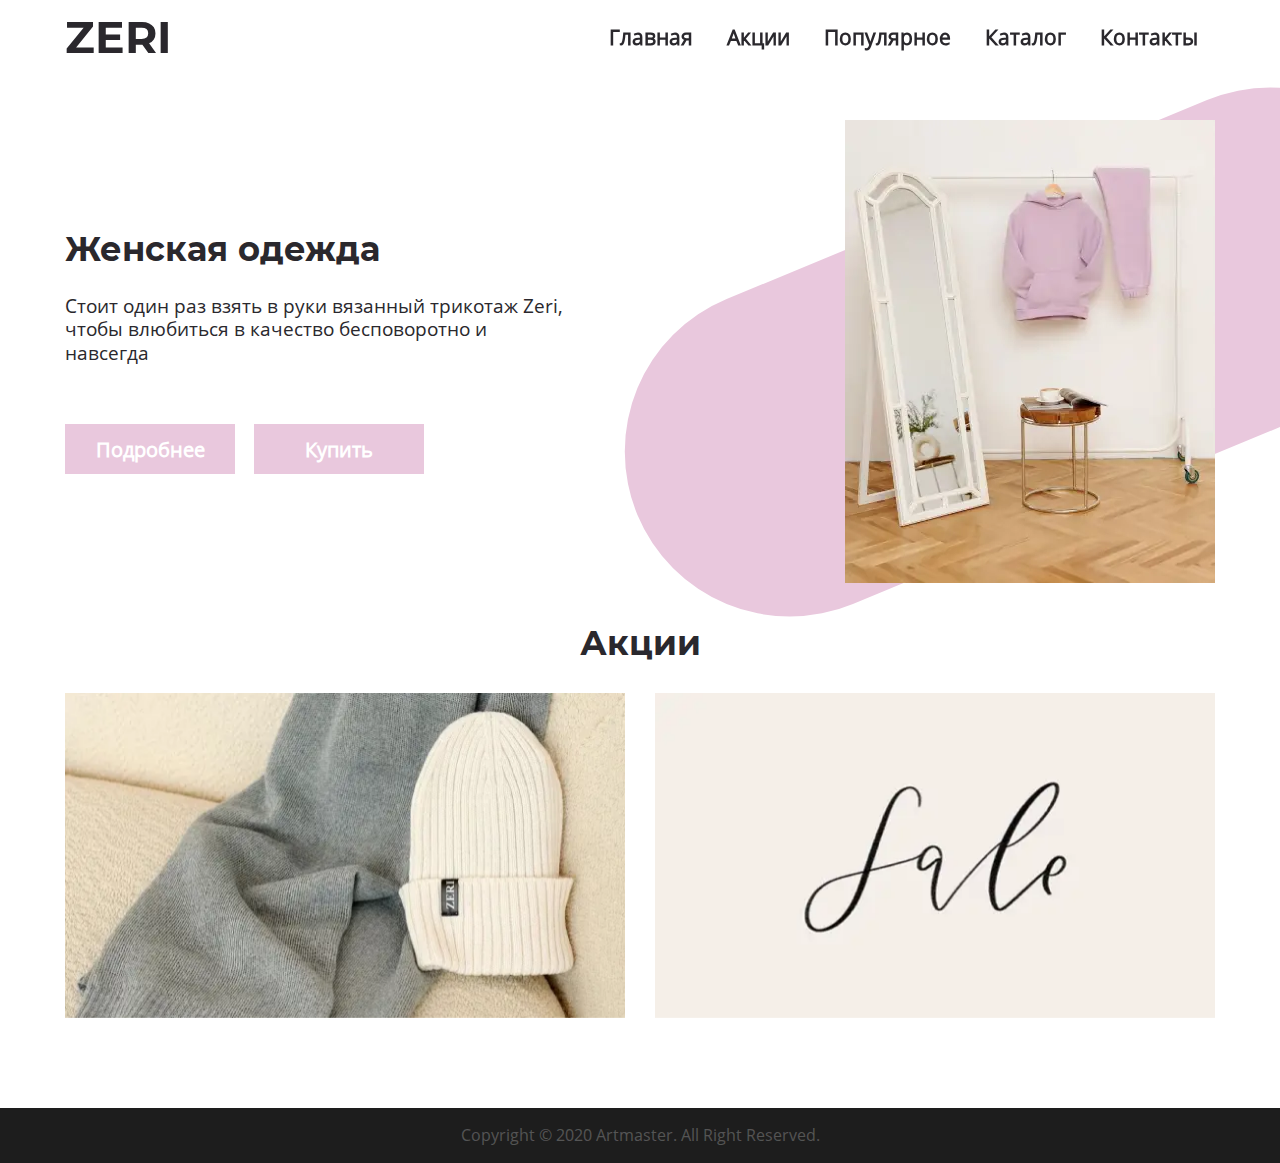
==== index.html @ ea94f1a9 "Add files via upload" ====
<!DOCTYPE html><html lang="ru"><head>	<meta charset="UTF-8">	<meta name="viewport" content="width=device-width, initial-scale=1.0">	<meta name="format-detection" content="telephone=no">	<link rel="stylesheet" href="css/style.min.css">	<title>ZERI | Магазин женской одежды</title></head><body>	<div class="wrapper">		<header class="header">	<div class="header__container _container">		<a href="#top" class="header__logo">ZERI</a>		<div class="header__menu menu">			<div class="menu__icon icon-menu">				<span></span>				<span></span>				<span></span>			</div>			<nav class="menu__body">				<ul class="menu__list">					<li><a href="#top" class="menu__link">Главная</a></li>					<li><a href="#product" class="menu__link">Акции</a></li>					<li><a href="#opportunities" class="menu__link">Популярное</a></li>					<li><a href="#prices" class="menu__link">Каталог</a></li>					<li><a href="#contacts" class="menu__link">Контакты</a></li>				</ul>			</nav>		</div>	</div></header>		<div class="page">			<div class="page__container">				<div class="page__main main-page">					<div class="main-page__container _container">						<div class="main-page__column main-page__column-info">							<div class="main-page__info">								<div class="main-page__title title _anim-items _anim-no-hide">Женская одежда</div>								<div class="main-page__text text _anim-items _anim-no-hide">Стоит один раз взять в руки вязанный									трикотаж Zeri, чтобы влюбиться в качество бесповоротно и навсегда</div>								<div class="main-page__buttons _anim-items _anim-no-hide">									<a href="#product" class="main-page__button btn">Подробнее</a>									<a href="#prices" class="main-page__button btn">Купить</a>								</div>							</div>						</div>						<div class="main-page__column main-page__column-image">							<div class="main-page__image _anim-items _anim-no-hide">								<picture><source srcset="img/slide01.webp" type="image/webp"><img src="img/slide01.png" alt="" /></picture>							</div>						</div>					</div>				</div>				<div class="page__promo promo-page">										<div class="promo-page__container _container">						<div class="promo-page__title title">Акции</div>						<div class="promo-page__boxes">							<div class="promo-page__wrapBox"><div class="promo-page__box box">								<div class="box__image">									<picture><source srcset="img/promo1.webp" type="image/webp"><img src="img/promo1.png" alt="" /></picture>								</div>								<div class="box__content">									<div class="box__title title">Lorem, ipsum.</div>									<div class="box__text text">Lorem ipsum dolor sit amet consectetur adipisicing elit. Necessitatibus										mollitia vitae nostrum modi velit quia cum est? Et, iusto sunt?</div>								</div>							</div></div>							<div class="promo-page__wrapBox"><div class="promo-page__box box">								<div class="box__image">									<picture><source srcset="img/promo2.webp" type="image/webp"><img src="img/promo2.png" alt="" /></picture>								</div>								<div class="box__content">									<div class="box__title title">Lorem, ipsum.</div>									<div class="box__text text">Lorem ipsum dolor sit amet consectetur adipisicing elit. Necessitatibus										mollitia vitae nostrum modi velit quia cum est? Et, iusto sunt?</div>								</div>							</div></div>																				</div>					</div>				</div>			</div>		</div>		<div class="footer">	<div class="footer__container _container">		<div class="footer__info">Copyright © 2020 Artmaster. All Right Reserved.</div>	</div></div>	</div>	<script src="js/script.min.js"></script></body></html>
---- css/style.min.css ----
@font-face{font-family:OpenSans;font-display:swap;src:url(../fonts/OpenSans-Regular.woff) format("woff"),url(../fonts/OpenSans-Regular.woff2) format("woff2");font-weight:400;font-style:normal}@font-face{font-family:Montserrat;font-display:swap;src:url(../fonts/Montserrat-Regular.woff) format("woff"),url(../fonts/Montserrat-Regular.woff2) format("woff2");font-weight:400;font-style:normal}@font-face{font-family:Montserrat;font-display:swap;src:url(../fonts/Montserrat-Bold.woff) format("woff"),url(../fonts/Montserrat-Bold.woff2) format("woff2");font-weight:700;font-style:normal}*{padding:0;margin:0;border:0}*,:after,:before{-webkit-box-sizing:border-box;box-sizing:border-box}:active,:focus{outline:0}a:active,a:focus{outline:0}aside,footer,header,nav,section{display:block}body,html{height:100%;min-width:320px}body{line-height:1;font-family:OpenSans,sans-serif;-ms-text-size-adjust:100%;-moz-text-size-adjust:100%;-webkit-text-size-adjust:100%}button,input,textarea{font-family:OpenSans,sans-serif}input::-ms-clear{display:none}button{cursor:pointer}button::-moz-focus-inner{padding:0;border:0}a,a:visited{text-decoration:none}a:hover{text-decoration:none}ul li{list-style:none}img{vertical-align:top}h1,h2,h3,h4,h5,h6{font-weight:inherit;font-size:inherit}body{color:#2a282d;font-size:14px;background-color:#fff}body.lock{overflow:hidden}.wrapper{width:100%;min-height:100%;overflow:hidden;display:-webkit-box;display:-ms-flexbox;display:flex;-webkit-box-orient:vertical;-webkit-box-direction:normal;-ms-flex-direction:column;flex-direction:column}._container{max-width:1170px;margin:0 auto;width:100%}.btn{cursor:pointer;color:#fff;padding:15px 15px 15px 15px;background-color:#e9c8dd;display:inline-block;min-width:170px;text-align:center;font-size:calc(14px + 8 * ((100vw - 320px)/ 1190));font-weight:700;-webkit-transition:all .8s ease 0s;-o-transition:all .8s ease 0s;transition:all .8s ease 0s}.title{font-family:Montserrat;font-size:calc(24px + 12 * ((100vw - 320px)/ 1190));font-weight:700;line-height:120%}.subtitle{font-size:calc(18px + 6 * ((100vw - 320px)/ 1190));font-weight:700}.text{font-size:calc(16px + 4 * ((100vw - 320px)/ 1190));line-height:120%}.fat{font-weight:700}.ibg{background-position:center;background-size:cover;background-repeat:no-repeat;position:relative}.ibg img{width:0;height:0;position:absolute;top:0;left:0;opacity:0;visibility:hidden}.header{position:fixed;top:0;left:0;width:100%;z-index:50;min-height:56px;padding:15px 0 15px 0;-webkit-transition:all .8s ease 0s;-o-transition:all .8s ease 0s;transition:all .8s ease 0s;background-color:transparent}.header__container{margin:auto auto;display:-webkit-box;display:-ms-flexbox;display:flex;width:100%;-webkit-box-pack:justify;-ms-flex-pack:justify;justify-content:space-between;-webkit-box-align:center;-ms-flex-align:center;align-items:center}.header__logo{font-family:Montserrat;font-weight:700;color:#2a282d;font-size:calc(28px + 20 * ((100vw - 320px)/ 1190));-webkit-transition:all .8s ease 0s;-o-transition:all .8s ease 0s;transition:all .8s ease 0s;position:relative;z-index:50}.header__menu{-webkit-box-flex:0;-ms-flex:0 0 auto;flex:0 0 auto}.menu__list{display:-webkit-box;display:-ms-flexbox;display:flex}.menu__link{padding:5px 17px;font-weight:700;color:#2a282d;font-size:calc(16px + 6 * ((100vw - 320px)/ 1190));-webkit-transition:all .8s ease 0s;-o-transition:all .8s ease 0s;transition:all .8s ease 0s;background-color:#fff}.icon-menu{display:none}.footer{background-color:#1d1d1d;padding:20px 10px}.footer__info{font-size:calc(14px + 2 * ((100vw - 320px)/ 1190));text-align:center;color:#ffffff40}.page{padding:20px 0 0 0;-webkit-box-flex:1;-ms-flex:1 1;flex:1 1}.main-page{padding:100px 0 0 0;margin:0 0 40px 0}.main-page__container{display:-webkit-box;display:-ms-flexbox;display:flex;-webkit-box-align:center;-ms-flex-align:center;align-items:center;height:100%}.main-page__column{display:-webkit-box;display:-ms-flexbox;display:flex;-webkit-box-flex:0;-ms-flex:0 0 50%;flex:0 0 50%}.main-page__column-image{display:-webkit-box;display:-ms-flexbox;display:flex;-webkit-box-align:center;-ms-flex-align:center;align-items:center;-webkit-box-pack:end;-ms-flex-pack:end;justify-content:flex-end;-ms-flex-item-align:center;align-self:center}.main-page__info{display:-webkit-box;display:-ms-flexbox;display:flex;-ms-flex-item-align:center;align-self:center;-webkit-box-orient:vertical;-webkit-box-direction:normal;-ms-flex-direction:column;flex-direction:column}.main-page__title{margin:0 0 25px 0;opacity:0;-webkit-transform:translate(-120%,0);-ms-transform:translate(-120%,0);transform:translate(-120%,0);-webkit-transition:all .8s ease 0s;-o-transition:all .8s ease 0s;transition:all .8s ease 0s}.main-page__title._active{opacity:1;-webkit-transform:translate(0,0);-ms-transform:translate(0,0);transform:translate(0,0)}.main-page__text{margin:0 0 60px 0;max-width:500px;opacity:0;-webkit-transform:translate(-120%,0);-ms-transform:translate(-120%,0);transform:translate(-120%,0);-webkit-transition:all .8s ease .2s;-o-transition:all .8s ease .2s;transition:all .8s ease .2s}.main-page__text._active{opacity:1;-webkit-transform:translate(0,0);-ms-transform:translate(0,0);transform:translate(0,0)}.main-page__buttons{opacity:0;-webkit-transform:translate(-120%,0);-ms-transform:translate(-120%,0);transform:translate(-120%,0);-webkit-transition:all .8s ease .4s;-o-transition:all .8s ease .4s;transition:all .8s ease .4s}.main-page__buttons._active{opacity:1;-webkit-transform:translate(0,0);-ms-transform:translate(0,0);transform:translate(0,0)}.main-page__button:first-child{margin:0 15px 0 0}.main-page__image{opacity:0;-webkit-transform:translate(120%,0);-ms-transform:translate(120%,0);transform:translate(120%,0);-webkit-transition:all .8s ease .6s;-o-transition:all .8s ease .6s;transition:all .8s ease .6s}.main-page__image._active{opacity:1;-webkit-transform:translate(0,0);-ms-transform:translate(0,0);transform:translate(0,0)}.main-page__image::before{content:"";position:absolute;z-index:-1;width:850px;height:330px;left:50%;top:50%;background:#e9c8dd;border-radius:400px;-webkit-transform:translate(-50%,-50%) rotate(-22.5deg);-ms-transform:translate(-50%,-50%) rotate(-22.5deg);transform:translate(-50%,-50%) rotate(-22.5deg)}.main-page__image img{width:100%;height:100%;-o-object-fit:contain;object-fit:contain}.promo-page{margin:0 0 50px 0;padding:0 0 40px 0}.promo-page__title{text-align:center;margin:0 0 30px 0}.promo-page__boxes{display:-webkit-box;display:-ms-flexbox;display:flex;-webkit-box-align:center;-ms-flex-align:center;align-items:center;-webkit-box-pack:center;-ms-flex-pack:center;justify-content:center;-webkit-transform-style:preserve-3d;transform-style:preserve-3d;margin:0 -15px}.promo-page__wrapBox{padding:0 15px;-webkit-box-flex:0;-ms-flex:0 0 50%;flex:0 0 50%}.box{position:relative;-webkit-transform-style:preserve-3d;transform-style:preserve-3d}.box__image img{width:100%}.box__content{position:absolute;top:50%;left:50px;right:50px;background-color:#fff;padding:40px 25px;-webkit-transform-origin:top;-ms-transform-origin:top;transform-origin:top;-webkit-transform:translateZ(40px) scaleY(0);transform:translateZ(40px) scaleY(0);-webkit-transition:all 1s ease 0s;-o-transition:all 1s ease 0s;transition:all 1s ease 0s;opacity:0;-webkit-box-shadow:0 50px 80px rgba(0,0,0,.2);box-shadow:0 50px 80px rgba(0,0,0,.2)}.box__title{font-size:calc(20px + 10 * ((100vw - 320px)/ 1190));text-align:center;margin:0 0 10px 0}@media (min-width:991.98px){.btn:hover{background-color:#1368a5}.menu__link:hover{background-color:#eac6b6;color:#fff}.main-page__column{height:100%}.box:hover{-webkit-box-shadow:0 50px 80px rgba(0,0,0,.2);box-shadow:0 50px 80px rgba(0,0,0,.2)}.box:hover .box__content{opacity:1;-webkit-transform:translateZ(40px) scaleY(1);transform:translateZ(40px) scaleY(1)}}@media (max-width:1510px){._container{padding-left:10px;padding-right:10px}}@media (max-width:991.98px){.menu__link{padding:0 7px}.main-page__container{-webkit-box-orient:vertical;-webkit-box-direction:normal;-ms-flex-direction:column;flex-direction:column}.main-page__column-image{-ms-flex-item-align:center;align-self:center;height:50%}.main-page__info{-webkit-box-align:center;-ms-flex-align:center;align-items:center;text-align:center}.box__content{-webkit-transform:translateZ(40px) scaleY(1);transform:translateZ(40px) scaleY(1);opacity:1}}@media (max-width:768px){.menu__body{opacity:0;position:fixed;height:100%;width:100%;visibility:hidden;top:0;left:0;overflow:auto;padding:120px 20px 30px 20px;z-index:2;background-color:#fff;-webkit-transition:all .3s ease 0s;-o-transition:all .3s ease 0s;transition:all .3s ease 0s}.menu__body:before{content:"";position:fixed;width:100%;height:68px;top:0;left:0;z-index:3;background-color:#2c2c2c}.menu__body.whiteMask:before{content:"";position:fixed;width:100%;height:68px;top:0;left:0;z-index:3;background-color:#fff}.menu__body.active{opacity:1;visibility:visible}.menu__list{display:block;text-align:center}.menu__list li{margin:0 0 30px 0}.menu__link{color:#2a282d;padding:5px 7px}.icon-menu{display:block;position:relative;width:30px;height:18px;cursor:pointer;z-index:5}.icon-menu span{background-color:#fff;-webkit-transition:all .3s ease 0s;-o-transition:all .3s ease 0s;transition:all .3s ease 0s;top:calc(50% - 1px);right:0;position:absolute;width:100%;height:2px;-webkit-transition:all .8s ease 0s;-o-transition:all .8s ease 0s;transition:all .8s ease 0s}.icon-menu span:first-child{top:0}.icon-menu span:last-child{top:auto;bottom:0}.icon-menu.active span{-webkit-transform:scale(0);-ms-transform:scale(0);transform:scale(0)}.icon-menu.active span:first-child{-webkit-transform:rotate(-45deg);-ms-transform:rotate(-45deg);transform:rotate(-45deg);top:calc(50% - 1px)}.icon-menu.active span:last-child{-webkit-transform:rotate(45deg);-ms-transform:rotate(45deg);transform:rotate(45deg);top:calc(50% - 1px)}.promo-page__boxes{-webkit-box-orient:vertical;-webkit-box-direction:normal;-ms-flex-direction:column;flex-direction:column}.box{margin:0 0 90px}}@media (max-width:768px) and (max-width:479.98px){.menu__body{padding:100px 20px 30px 20px}.menu__body::before{height:58px}}@media (max-width:479.98px){.btn{padding:15px 7px;min-width:120px}.main-page{padding:70px 0 0 0}.box{margin:0 0 160px}.box__content{left:20px;right:20px}}
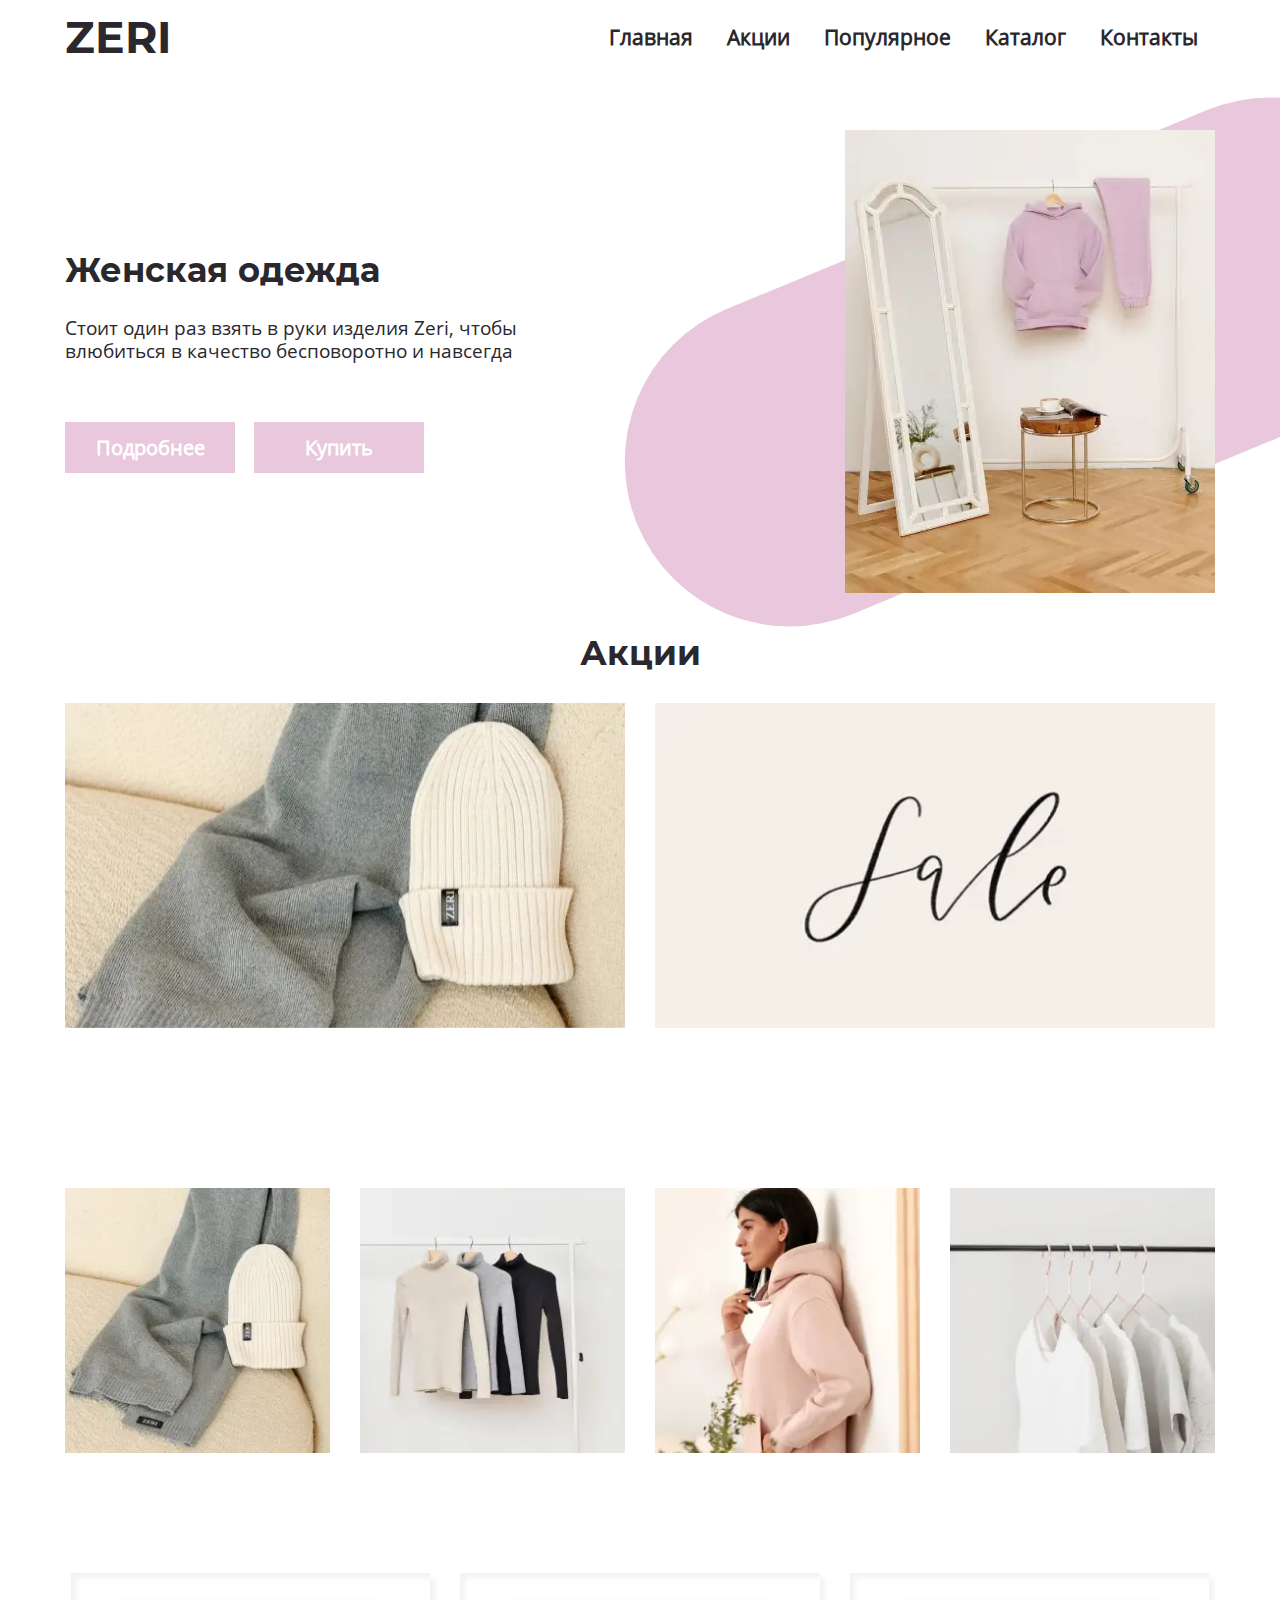
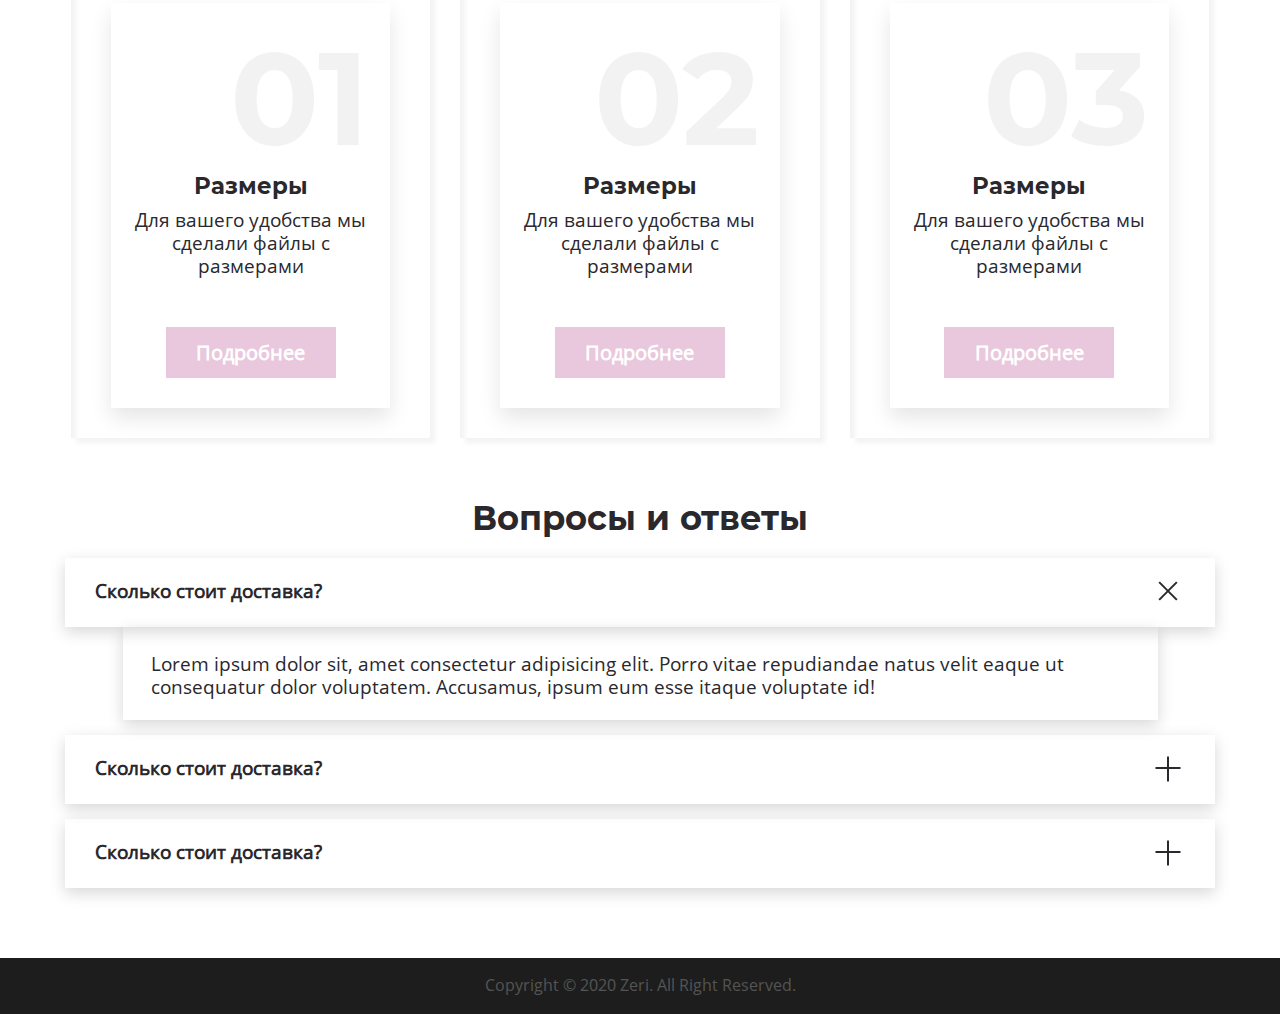
==== commit 91523af5: "Add files via upload" ====
--- a/index.html
+++ b/index.html
@@ -24,10 +24,10 @@
  				<ul class="menu__list"> 					<li><a href="#top" class="menu__link">Главная</a></li>-					<li><a href="#product" class="menu__link">Акции</a></li>-					<li><a href="#opportunities" class="menu__link">Популярное</a></li>-					<li><a href="#prices" class="menu__link">Каталог</a></li>-					<li><a href="#contacts" class="menu__link">Контакты</a></li>+					<li><a href="#promo" class="menu__link">Акции</a></li>+					<li><a href="#popular" class="menu__link">Популярное</a></li>+					<li><a href="https://www.wildberries.ru/brands/zeri" target="_blank" class="menu__link">Каталог</a></li>+					<li><a href="/contacts.html" class="menu__link">Контакты</a></li> 				</ul> 			</nav> 		</div>@@ -40,11 +40,11 @@
 						<div class="main-page__column main-page__column-info"> 							<div class="main-page__info"> 								<div class="main-page__title title _anim-items _anim-no-hide">Женская одежда</div>-								<div class="main-page__text text _anim-items _anim-no-hide">Стоит один раз взять в руки вязанный-									трикотаж Zeri, чтобы влюбиться в качество бесповоротно и навсегда</div>+								<div class="main-page__text text _anim-items _anim-no-hide">Стоит один раз взять в руки изделия Zeri, чтобы влюбиться в качество бесповоротно и навсегда</div> 								<div class="main-page__buttons _anim-items _anim-no-hide">-									<a href="#product" class="main-page__button btn">Подробнее</a>-									<a href="#prices" class="main-page__button btn">Купить</a>+									<a href="#promo" class="main-page__button btn">Подробнее</a>+									<a href="https://www.wildberries.ru/brands/zeri" target="_blank"+										class="main-page__button btn">Купить</a> 								</div> 							</div> 						</div>@@ -56,33 +56,211 @@
 					</div> 				</div> -				<div class="page__promo promo-page">-					+				<div class="page__promo promo-page" id="promo">+ 					<div class="promo-page__container _container">-						<div class="promo-page__title title">Акции</div>-						<div class="promo-page__boxes">-							<div class="promo-page__wrapBox"><div class="promo-page__box box">-								<div class="box__image">-									<picture><source srcset="img/promo1.webp" type="image/webp"><img src="img/promo1.png" alt="" /></picture>-								</div>-								<div class="box__content">-									<div class="box__title title">Lorem, ipsum.</div>-									<div class="box__text text">Lorem ipsum dolor sit amet consectetur adipisicing elit. Necessitatibus-										mollitia vitae nostrum modi velit quia cum est? Et, iusto sunt?</div>-								</div>-							</div></div>-							<div class="promo-page__wrapBox"><div class="promo-page__box box">-								<div class="box__image">-									<picture><source srcset="img/promo2.webp" type="image/webp"><img src="img/promo2.png" alt="" /></picture>-								</div>-								<div class="box__content">-									<div class="box__title title">Lorem, ipsum.</div>-									<div class="box__text text">Lorem ipsum dolor sit amet consectetur adipisicing elit. Necessitatibus-										mollitia vitae nostrum modi velit quia cum est? Et, iusto sunt?</div>-								</div>-							</div></div>-							-							+						<div class="promo-page__title title _anim-items _anim-no-hide">Акции</div>+						<div class="promo-page__boxes ">+							<div class="promo-page__wrapBox _anim-items _anim-no-hide">+								<div class="promo-page__box box">+									<div class="box__image">+										<picture><source srcset="img/promo1.webp" type="image/webp"><img src="img/promo1.png" alt="" /></picture>+									</div>+									<div class="box__content">+										<div class="box__title title">Новогодняя коллекция</div>+										<div class="box__text text">В вашем городе уже шёл снег? Если ваша лента Instagram полна+											впечатлений о первом снеге, это сигнал к утеплению</div>+										<a href="https://www.wildberries.ru/brands/zeri?fseason=52&sort=popular" target="_blank"+											class="box__btn btn">Перейти</a>+									</div>+								</div>+							</div>+							<div class="promo-page__wrapBox _anim-items _anim-no-hide">+								<div class="promo-page__box box">+									<div class="box__image">+										<picture><source srcset="img/promo2.webp" type="image/webp"><img src="img/promo2.png" alt="" /></picture>+									</div>+									<div class="box__content">+										<div class="box__title title">Распродажа</div>+										<div class="box__text text">Всемирная распродажа 11.11. диктует свои правила, а Zeri+											хочется радовать вас беспрецедентными предложениями!</div>+										<a href="https://www.wildberries.ru/brands/zeri?sort=sale" target="_blank"+											class="box__btn btn">Перейти</a>+									</div>+								</div>+							</div>+++						</div>+					</div>+				</div>++				<div class="page__popular popular-page" id="popular">+					<div class="popular-page__container _container">+						<div class="popular-page__title title _anim-items _anim-no-hide">Популярные товары</div>+						<div class="popular-page__row">+							<a href="https://www.instagram.com/p/CIFU75yF_Hj/" target="_blank" class="popular-page__item">+								<div class="popular-item">+									<div class="popular-item__image">+										<picture><source srcset="img/popular1.webp" type="image/webp"><img src="img/popular1.png" alt="" /></picture>++									</div>++									<div class="popular-item__content">+										<div class="popular-item__title">Шапка</div>+										<div class="popular-item__text">Состав: 50% шерсть, 50% акрил. Итальянская пряжа премиум+											качества</div>+									</div>+								</div>+							</a>++							<a href="https://www.wildberries.ru/catalog/12222192/detail.aspx?targetUrl=BP" target="_blank"+								class="popular-page__item">+								<div class="popular-item">+									<div class="popular-item__image">+										<picture><source srcset="img/popular2.webp" type="image/webp"><img src="img/popular2.png" alt="" /></picture>++									</div>++									<div class="popular-item__content">+										<div class="popular-item__title">Водолазки</div>+										<div class="popular-item__text">Итальянская пряжа премиум класса, состав 50% акрил, 50%+											шерсть</div>+									</div>+								</div>+							</a>++							<a href="https://www.wildberries.ru/catalog/17297695/detail.aspx?targetUrl=BP" target="_blank"+								class="popular-page__item">+								<div class="popular-item">+									<div class="popular-item__image">+										<picture><source srcset="img/popular3.webp" type="image/webp"><img src="img/popular3.png" alt="" /></picture>++									</div>++									<div class="popular-item__content">+										<div class="popular-item__title">Водолазки</div>+										<div class="popular-item__text">Итальянская пряжа премиум класса, состав 50% акрил, 50%+											шерсть</div>+									</div>+								</div>+							</a>++							<a href="https://www.wildberries.ru/catalog/14971468/detail.aspx?targetUrl=BP" target="_blank"+								class="popular-page__item">+								<div class="popular-item">+									<div class="popular-item__image">+										<picture><source srcset="img/popular4.webp" type="image/webp"><img src="img/popular4.png" alt="" /></picture>++									</div>++									<div class="popular-item__content">+										<div class="popular-item__title">Футболки</div>+										<div class="popular-item__text">Наши футболки представлены в классических цветах: белом и+											чёрном</div>+									</div>+								</div>+							</a>+						</div>+					</div>+				</div>++				<div class="page__interesting interesting-page">+					<div class="interesting-page__container _container">+						<div class="interesting-page__title title _anim-items _anim-no-hide">+							Интересное+						</div>+						<div class="interesting-page__row ">+							<div class="interesting-page__item">+								<div class="interesting-item">+									<div class="interesting-item__content">+										<div class="interesting-item__number">01</div>+										<div class="interesting-item__title subtitle">Размеры</div>+										<div class="interesting-item__text text">Для вашего удобства мы сделали файлы с размерами+										</div>+										<a href="#popup" class="interesting-item__btn btn popup-link">Подробнее</a>+									</div>+								</div>++							</div>+							<div class="interesting-page__item">+								<div class="interesting-item">+									<div class="interesting-item__content">+										<div class="interesting-item__number">02</div>+										<div class="interesting-item__title subtitle">Размеры</div>+										<div class="interesting-item__text text">Для вашего удобства мы сделали файлы с размерами+										</div>+										<a href="#popup" class="interesting-item__btn btn popup-link">Подробнее</a>+									</div>+								</div>++							</div>+							<div class="interesting-page__item">+								<div class="interesting-item">+									<div class="interesting-item__content">+										<div class="interesting-item__number">03</div>+										<div class="interesting-item__title subtitle">Размеры</div>+										<div class="interesting-item__text text">Для вашего удобства мы сделали файлы с размерами+										</div>+										<a href="#popup" class="interesting-item__btn btn popup-link">Подробнее</a>+									</div>+								</div>++							</div>+						</div>++					</div>+				</div>++				<div class="page__questions questions-page">+					<div class="questions-page__container _container">+						<div class="questions-page__title title">Вопросы и ответы</div>+						<div class="questions-page__items">+							<div class="questions-page__item">+								<div class="questions-page__front">+									<div class="questions-page__question text">+										Сколько стоит доставка?+									</div>+									<div class="questions-page__arrow"><span></span></div>+								</div>+								<div class="questions-page__back">+									<div class="questions-page__content">+										<div class="questions-page__answer text">Lorem ipsum dolor sit, amet consectetur+											adipisicing elit. Porro vitae repudiandae natus velit eaque ut consequatur dolor+											voluptatem. Accusamus, ipsum eum esse itaque voluptate id!</div>+									</div>+								</div>+							</div>+							<div class="questions-page__item">+								<div class="questions-page__front">+									<div class="questions-page__question text">+										Сколько стоит доставка?+									</div>+									<div class="questions-page__arrow"><span></span></div>+								</div>+								<div class="questions-page__back">+									<div class="questions-page__content">+										<div class="questions-page__answer text">Lorem ipsum dolor sit, amet consectetur+											adipisicing elit. Porro vitae repudiandae natus velit eaque ut consequatur dolor+											voluptatem. Accusamus, ipsum eum esse itaque voluptate id!</div>+									</div>+								</div>+							</div>+							<div class="questions-page__item">+								<div class="questions-page__front">+									<div class="questions-page__question text">+										Сколько стоит доставка?+									</div>+									<div class="questions-page__arrow"><span></span></div>+								</div>+								<div class="questions-page__back">+									<div class="questions-page__content">+										<div class="questions-page__answer text">Lorem ipsum dolor sit, amet consectetur+											adipisicing elit. Porro vitae repudiandae natus velit eaque ut consequatur dolor+											voluptatem. Accusamus, ipsum eum esse itaque voluptate id!</div>+									</div>+								</div>+							</div> 						</div> 					</div> 				</div>@@ -90,11 +268,20 @@
 		</div> 		<div class="footer"> 	<div class="footer__container _container">-		<div class="footer__info">Copyright © 2020 Artmaster. All Right Reserved.</div>+		<div class="footer__info">Copyright © 2020 Zeri. All Right Reserved.</div> 	</div> </div> 	</div>-+	<div id="popup" class="popup">+		<div class="popup__body">+			<div class="popup__content">+				<a href="" class="popup__close close-popup title">X</a>+				<div class="popup__title title">Размеры</div>+				<div class="popup__image"><picture><source srcset="img/size.webp" type="image/webp"><img src="img/size.jpg" alt="" /></picture></div>+				<div class="popup__text text"></div>+			</div>+		</div>+	</div>  	<script src="js/script.min.js"></script> </body>--- a/css/style.min.css
+++ b/css/style.min.css
@@ -1 +1 @@
-@font-face{font-family:OpenSans;font-display:swap;src:url(../fonts/OpenSans-Regular.woff) format("woff"),url(../fonts/OpenSans-Regular.woff2) format("woff2");font-weight:400;font-style:normal}@font-face{font-family:Montserrat;font-display:swap;src:url(../fonts/Montserrat-Regular.woff) format("woff"),url(../fonts/Montserrat-Regular.woff2) format("woff2");font-weight:400;font-style:normal}@font-face{font-family:Montserrat;font-display:swap;src:url(../fonts/Montserrat-Bold.woff) format("woff"),url(../fonts/Montserrat-Bold.woff2) format("woff2");font-weight:700;font-style:normal}*{padding:0;margin:0;border:0}*,:after,:before{-webkit-box-sizing:border-box;box-sizing:border-box}:active,:focus{outline:0}a:active,a:focus{outline:0}aside,footer,header,nav,section{display:block}body,html{height:100%;min-width:320px}body{line-height:1;font-family:OpenSans,sans-serif;-ms-text-size-adjust:100%;-moz-text-size-adjust:100%;-webkit-text-size-adjust:100%}button,input,textarea{font-family:OpenSans,sans-serif}input::-ms-clear{display:none}button{cursor:pointer}button::-moz-focus-inner{padding:0;border:0}a,a:visited{text-decoration:none}a:hover{text-decoration:none}ul li{list-style:none}img{vertical-align:top}h1,h2,h3,h4,h5,h6{font-weight:inherit;font-size:inherit}body{color:#2a282d;font-size:14px;background-color:#fff}body.lock{overflow:hidden}.wrapper{width:100%;min-height:100%;overflow:hidden;display:-webkit-box;display:-ms-flexbox;display:flex;-webkit-box-orient:vertical;-webkit-box-direction:normal;-ms-flex-direction:column;flex-direction:column}._container{max-width:1170px;margin:0 auto;width:100%}.btn{cursor:pointer;color:#fff;padding:15px 15px 15px 15px;background-color:#e9c8dd;display:inline-block;min-width:170px;text-align:center;font-size:calc(14px + 8 * ((100vw - 320px)/ 1190));font-weight:700;-webkit-transition:all .8s ease 0s;-o-transition:all .8s ease 0s;transition:all .8s ease 0s}.title{font-family:Montserrat;font-size:calc(24px + 12 * ((100vw - 320px)/ 1190));font-weight:700;line-height:120%}.subtitle{font-size:calc(18px + 6 * ((100vw - 320px)/ 1190));font-weight:700}.text{font-size:calc(16px + 4 * ((100vw - 320px)/ 1190));line-height:120%}.fat{font-weight:700}.ibg{background-position:center;background-size:cover;background-repeat:no-repeat;position:relative}.ibg img{width:0;height:0;position:absolute;top:0;left:0;opacity:0;visibility:hidden}.header{position:fixed;top:0;left:0;width:100%;z-index:50;min-height:56px;padding:15px 0 15px 0;-webkit-transition:all .8s ease 0s;-o-transition:all .8s ease 0s;transition:all .8s ease 0s;background-color:transparent}.header__container{margin:auto auto;display:-webkit-box;display:-ms-flexbox;display:flex;width:100%;-webkit-box-pack:justify;-ms-flex-pack:justify;justify-content:space-between;-webkit-box-align:center;-ms-flex-align:center;align-items:center}.header__logo{font-family:Montserrat;font-weight:700;color:#2a282d;font-size:calc(28px + 20 * ((100vw - 320px)/ 1190));-webkit-transition:all .8s ease 0s;-o-transition:all .8s ease 0s;transition:all .8s ease 0s;position:relative;z-index:50}.header__menu{-webkit-box-flex:0;-ms-flex:0 0 auto;flex:0 0 auto}.menu__list{display:-webkit-box;display:-ms-flexbox;display:flex}.menu__link{padding:5px 17px;font-weight:700;color:#2a282d;font-size:calc(16px + 6 * ((100vw - 320px)/ 1190));-webkit-transition:all .8s ease 0s;-o-transition:all .8s ease 0s;transition:all .8s ease 0s;background-color:#fff}.icon-menu{display:none}.footer{background-color:#1d1d1d;padding:20px 10px}.footer__info{font-size:calc(14px + 2 * ((100vw - 320px)/ 1190));text-align:center;color:#ffffff40}.page{padding:20px 0 0 0;-webkit-box-flex:1;-ms-flex:1 1;flex:1 1}.main-page{padding:100px 0 0 0;margin:0 0 40px 0}.main-page__container{display:-webkit-box;display:-ms-flexbox;display:flex;-webkit-box-align:center;-ms-flex-align:center;align-items:center;height:100%}.main-page__column{display:-webkit-box;display:-ms-flexbox;display:flex;-webkit-box-flex:0;-ms-flex:0 0 50%;flex:0 0 50%}.main-page__column-image{display:-webkit-box;display:-ms-flexbox;display:flex;-webkit-box-align:center;-ms-flex-align:center;align-items:center;-webkit-box-pack:end;-ms-flex-pack:end;justify-content:flex-end;-ms-flex-item-align:center;align-self:center}.main-page__info{display:-webkit-box;display:-ms-flexbox;display:flex;-ms-flex-item-align:center;align-self:center;-webkit-box-orient:vertical;-webkit-box-direction:normal;-ms-flex-direction:column;flex-direction:column}.main-page__title{margin:0 0 25px 0;opacity:0;-webkit-transform:translate(-120%,0);-ms-transform:translate(-120%,0);transform:translate(-120%,0);-webkit-transition:all .8s ease 0s;-o-transition:all .8s ease 0s;transition:all .8s ease 0s}.main-page__title._active{opacity:1;-webkit-transform:translate(0,0);-ms-transform:translate(0,0);transform:translate(0,0)}.main-page__text{margin:0 0 60px 0;max-width:500px;opacity:0;-webkit-transform:translate(-120%,0);-ms-transform:translate(-120%,0);transform:translate(-120%,0);-webkit-transition:all .8s ease .2s;-o-transition:all .8s ease .2s;transition:all .8s ease .2s}.main-page__text._active{opacity:1;-webkit-transform:translate(0,0);-ms-transform:translate(0,0);transform:translate(0,0)}.main-page__buttons{opacity:0;-webkit-transform:translate(-120%,0);-ms-transform:translate(-120%,0);transform:translate(-120%,0);-webkit-transition:all .8s ease .4s;-o-transition:all .8s ease .4s;transition:all .8s ease .4s}.main-page__buttons._active{opacity:1;-webkit-transform:translate(0,0);-ms-transform:translate(0,0);transform:translate(0,0)}.main-page__button:first-child{margin:0 15px 0 0}.main-page__image{opacity:0;-webkit-transform:translate(120%,0);-ms-transform:translate(120%,0);transform:translate(120%,0);-webkit-transition:all .8s ease .6s;-o-transition:all .8s ease .6s;transition:all .8s ease .6s}.main-page__image._active{opacity:1;-webkit-transform:translate(0,0);-ms-transform:translate(0,0);transform:translate(0,0)}.main-page__image::before{content:"";position:absolute;z-index:-1;width:850px;height:330px;left:50%;top:50%;background:#e9c8dd;border-radius:400px;-webkit-transform:translate(-50%,-50%) rotate(-22.5deg);-ms-transform:translate(-50%,-50%) rotate(-22.5deg);transform:translate(-50%,-50%) rotate(-22.5deg)}.main-page__image img{width:100%;height:100%;-o-object-fit:contain;object-fit:contain}.promo-page{margin:0 0 50px 0;padding:0 0 40px 0}.promo-page__title{text-align:center;margin:0 0 30px 0}.promo-page__boxes{display:-webkit-box;display:-ms-flexbox;display:flex;-webkit-box-align:center;-ms-flex-align:center;align-items:center;-webkit-box-pack:center;-ms-flex-pack:center;justify-content:center;-webkit-transform-style:preserve-3d;transform-style:preserve-3d;margin:0 -15px}.promo-page__wrapBox{padding:0 15px;-webkit-box-flex:0;-ms-flex:0 0 50%;flex:0 0 50%}.box{position:relative;-webkit-transform-style:preserve-3d;transform-style:preserve-3d}.box__image img{width:100%}.box__content{position:absolute;top:50%;left:50px;right:50px;background-color:#fff;padding:40px 25px;-webkit-transform-origin:top;-ms-transform-origin:top;transform-origin:top;-webkit-transform:translateZ(40px) scaleY(0);transform:translateZ(40px) scaleY(0);-webkit-transition:all 1s ease 0s;-o-transition:all 1s ease 0s;transition:all 1s ease 0s;opacity:0;-webkit-box-shadow:0 50px 80px rgba(0,0,0,.2);box-shadow:0 50px 80px rgba(0,0,0,.2)}.box__title{font-size:calc(20px + 10 * ((100vw - 320px)/ 1190));text-align:center;margin:0 0 10px 0}@media (min-width:991.98px){.btn:hover{background-color:#1368a5}.menu__link:hover{background-color:#eac6b6;color:#fff}.main-page__column{height:100%}.box:hover{-webkit-box-shadow:0 50px 80px rgba(0,0,0,.2);box-shadow:0 50px 80px rgba(0,0,0,.2)}.box:hover .box__content{opacity:1;-webkit-transform:translateZ(40px) scaleY(1);transform:translateZ(40px) scaleY(1)}}@media (max-width:1510px){._container{padding-left:10px;padding-right:10px}}@media (max-width:991.98px){.menu__link{padding:0 7px}.main-page__container{-webkit-box-orient:vertical;-webkit-box-direction:normal;-ms-flex-direction:column;flex-direction:column}.main-page__column-image{-ms-flex-item-align:center;align-self:center;height:50%}.main-page__info{-webkit-box-align:center;-ms-flex-align:center;align-items:center;text-align:center}.box__content{-webkit-transform:translateZ(40px) scaleY(1);transform:translateZ(40px) scaleY(1);opacity:1}}@media (max-width:768px){.menu__body{opacity:0;position:fixed;height:100%;width:100%;visibility:hidden;top:0;left:0;overflow:auto;padding:120px 20px 30px 20px;z-index:2;background-color:#fff;-webkit-transition:all .3s ease 0s;-o-transition:all .3s ease 0s;transition:all .3s ease 0s}.menu__body:before{content:"";position:fixed;width:100%;height:68px;top:0;left:0;z-index:3;background-color:#2c2c2c}.menu__body.whiteMask:before{content:"";position:fixed;width:100%;height:68px;top:0;left:0;z-index:3;background-color:#fff}.menu__body.active{opacity:1;visibility:visible}.menu__list{display:block;text-align:center}.menu__list li{margin:0 0 30px 0}.menu__link{color:#2a282d;padding:5px 7px}.icon-menu{display:block;position:relative;width:30px;height:18px;cursor:pointer;z-index:5}.icon-menu span{background-color:#fff;-webkit-transition:all .3s ease 0s;-o-transition:all .3s ease 0s;transition:all .3s ease 0s;top:calc(50% - 1px);right:0;position:absolute;width:100%;height:2px;-webkit-transition:all .8s ease 0s;-o-transition:all .8s ease 0s;transition:all .8s ease 0s}.icon-menu span:first-child{top:0}.icon-menu span:last-child{top:auto;bottom:0}.icon-menu.active span{-webkit-transform:scale(0);-ms-transform:scale(0);transform:scale(0)}.icon-menu.active span:first-child{-webkit-transform:rotate(-45deg);-ms-transform:rotate(-45deg);transform:rotate(-45deg);top:calc(50% - 1px)}.icon-menu.active span:last-child{-webkit-transform:rotate(45deg);-ms-transform:rotate(45deg);transform:rotate(45deg);top:calc(50% - 1px)}.promo-page__boxes{-webkit-box-orient:vertical;-webkit-box-direction:normal;-ms-flex-direction:column;flex-direction:column}.box{margin:0 0 90px}}@media (max-width:768px) and (max-width:479.98px){.menu__body{padding:100px 20px 30px 20px}.menu__body::before{height:58px}}@media (max-width:479.98px){.btn{padding:15px 7px;min-width:120px}.main-page{padding:70px 0 0 0}.box{margin:0 0 160px}.box__content{left:20px;right:20px}}+@font-face{font-family:OpenSans;font-display:swap;src:url(../fonts/OpenSans-Regular.woff) format("woff"),url(../fonts/OpenSans-Regular.woff2) format("woff2");font-weight:400;font-style:normal}@font-face{font-family:Montserrat;font-display:swap;src:url(../fonts/Montserrat-Regular.woff) format("woff"),url(../fonts/Montserrat-Regular.woff2) format("woff2");font-weight:400;font-style:normal}@font-face{font-family:Montserrat;font-display:swap;src:url(../fonts/Montserrat-Bold.woff) format("woff"),url(../fonts/Montserrat-Bold.woff2) format("woff2");font-weight:700;font-style:normal}*{padding:0;margin:0;border:0}*,:after,:before{-webkit-box-sizing:border-box;box-sizing:border-box}:active,:focus{outline:0}a:active,a:focus{outline:0}aside,footer,header,nav,section{display:block}body,html{height:100%;min-width:320px}body{line-height:1;font-family:OpenSans,sans-serif;-ms-text-size-adjust:100%;-moz-text-size-adjust:100%;-webkit-text-size-adjust:100%}button,input,textarea{font-family:OpenSans,sans-serif}input::-ms-clear{display:none}button{cursor:pointer}button::-moz-focus-inner{padding:0;border:0}a,a:visited{text-decoration:none}a:hover{text-decoration:none}ul li{list-style:none}img{vertical-align:top}h1,h2,h3,h4,h5,h6{font-weight:inherit;font-size:inherit}body{color:#2a282d;font-size:14px;background-color:#fff}body.lock{overflow:hidden}.wrapper{width:100%;min-height:100%;overflow:hidden;display:-webkit-box;display:-ms-flexbox;display:flex;-webkit-box-orient:vertical;-webkit-box-direction:normal;-ms-flex-direction:column;flex-direction:column}._container{max-width:1170px;margin:0 auto;width:100%}.btn{cursor:pointer;color:#fff;padding:15px 15px 15px 15px;background-color:#e9c8dd;display:inline-block;min-width:170px;text-align:center;font-size:calc(14px + 8 * ((100vw - 320px)/ 1190));font-weight:700;-webkit-transition:all .8s ease 0s;-o-transition:all .8s ease 0s;transition:all .8s ease 0s}.title{font-family:Montserrat;font-size:calc(24px + 12 * ((100vw - 320px)/ 1190));font-weight:700;line-height:120%}.subtitle{font-family:Montserrat;font-size:calc(18px + 6 * ((100vw - 320px)/ 1190));font-weight:700}.text{font-size:calc(16px + 4 * ((100vw - 320px)/ 1190));line-height:120%}.fat{font-weight:700}.ibg{background-position:center;background-size:cover;background-repeat:no-repeat;position:relative}.ibg img{width:0;height:0;position:absolute;top:0;left:0;opacity:0;visibility:hidden}.header{position:fixed;top:0;left:0;width:100%;z-index:50;min-height:56px;padding:15px 0 15px 0;-webkit-transition:all .8s ease 0s;-o-transition:all .8s ease 0s;transition:all .8s ease 0s;background-color:#fff}.header__container{margin:auto auto;display:-webkit-box;display:-ms-flexbox;display:flex;width:100%;-webkit-box-pack:justify;-ms-flex-pack:justify;justify-content:space-between;-webkit-box-align:center;-ms-flex-align:center;align-items:center}.header__logo{font-family:Montserrat;font-weight:700;color:#2a282d;font-size:calc(28px + 20 * ((100vw - 320px)/ 1190));-webkit-transition:all .8s ease 0s;-o-transition:all .8s ease 0s;transition:all .8s ease 0s;position:relative;z-index:50}.header__logo.active{color:#fff}.header__menu{-webkit-box-flex:0;-ms-flex:0 0 auto;flex:0 0 auto}.menu__list{display:-webkit-box;display:-ms-flexbox;display:flex}.menu__link{padding:5px 17px;font-weight:700;color:#2a282d;font-size:calc(16px + 6 * ((100vw - 320px)/ 1190));-webkit-transition:all .8s ease 0s;-o-transition:all .8s ease 0s;transition:all .8s ease 0s;background-color:#fff}.icon-menu{display:none}.footer{background-color:#1d1d1d;padding:20px 10px}.footer__info{font-size:calc(14px + 2 * ((100vw - 320px)/ 1190));text-align:center;color:#ffffff40}.page{-webkit-box-flex:1;-ms-flex:1 1;flex:1 1}.main-page{padding:130px 0 0 0;margin:0 0 40px 0}.main-page__container{display:-webkit-box;display:-ms-flexbox;display:flex;-webkit-box-align:center;-ms-flex-align:center;align-items:center;height:100%}.main-page__column{display:-webkit-box;display:-ms-flexbox;display:flex;-webkit-box-flex:0;-ms-flex:0 0 50%;flex:0 0 50%}.main-page__column-info{z-index:1}.main-page__column-image{display:-webkit-box;display:-ms-flexbox;display:flex;-webkit-box-align:center;-ms-flex-align:center;align-items:center;-webkit-box-pack:end;-ms-flex-pack:end;justify-content:flex-end;-ms-flex-item-align:center;align-self:center}.main-page__info{display:-webkit-box;display:-ms-flexbox;display:flex;-ms-flex-item-align:center;align-self:center;-webkit-box-orient:vertical;-webkit-box-direction:normal;-ms-flex-direction:column;flex-direction:column}.main-page__title{margin:0 0 25px 0;opacity:0;-webkit-transform:translate(-120%,0);-ms-transform:translate(-120%,0);transform:translate(-120%,0);-webkit-transition:all .8s ease 0s;-o-transition:all .8s ease 0s;transition:all .8s ease 0s}.main-page__title._active{opacity:1;-webkit-transform:translate(0,0);-ms-transform:translate(0,0);transform:translate(0,0)}.main-page__text{margin:0 0 60px 0;max-width:500px;opacity:0;-webkit-transform:translate(-120%,0);-ms-transform:translate(-120%,0);transform:translate(-120%,0);-webkit-transition:all .8s ease .2s;-o-transition:all .8s ease .2s;transition:all .8s ease .2s}.main-page__text._active{opacity:1;-webkit-transform:translate(0,0);-ms-transform:translate(0,0);transform:translate(0,0)}.main-page__buttons{opacity:0;-webkit-transform:translate(-120%,0);-ms-transform:translate(-120%,0);transform:translate(-120%,0);-webkit-transition:all .8s ease .4s;-o-transition:all .8s ease .4s;transition:all .8s ease .4s}.main-page__buttons._active{opacity:1;-webkit-transform:translate(0,0);-ms-transform:translate(0,0);transform:translate(0,0)}.main-page__button:first-child{margin:0 15px 0 0}.main-page__image{opacity:0;-webkit-transform:translate(120%,0);-ms-transform:translate(120%,0);transform:translate(120%,0);-webkit-transition:all .8s ease .6s;-o-transition:all .8s ease .6s;transition:all .8s ease .6s}.main-page__image._active{opacity:1;-webkit-transform:translate(0,0);-ms-transform:translate(0,0);transform:translate(0,0)}.main-page__image::before{content:"";position:absolute;z-index:-1;width:850px;height:330px;left:50%;top:50%;background:#e9c8dd;border-radius:400px;-webkit-transform:translate(-50%,-50%) rotate(-22.5deg);-ms-transform:translate(-50%,-50%) rotate(-22.5deg);transform:translate(-50%,-50%) rotate(-22.5deg)}.main-page__image img{width:100%;height:100%;-o-object-fit:contain;object-fit:contain}.promo-page{position:relative;z-index:2;margin:0 0 50px 0;padding:0 0 40px 0}.promo-page__title{text-align:center;margin:0 0 30px 0;opacity:0;-webkit-transform:translate(-120%,0);-ms-transform:translate(-120%,0);transform:translate(-120%,0);-webkit-transition:all .8s ease 0s;-o-transition:all .8s ease 0s;transition:all .8s ease 0s}.promo-page__title._active{opacity:1;-webkit-transform:translate(0,0);-ms-transform:translate(0,0);transform:translate(0,0)}.promo-page__boxes{display:-webkit-box;display:-ms-flexbox;display:flex;-webkit-box-align:center;-ms-flex-align:center;align-items:center;-webkit-box-pack:center;-ms-flex-pack:center;justify-content:center;-webkit-transform-style:preserve-3d;transform-style:preserve-3d;margin:0 -15px}.promo-page__wrapBox{padding:0 15px;-webkit-box-flex:0;-ms-flex:0 0 50%;flex:0 0 50%;opacity:0;-webkit-transform:translate(-120%,0);-ms-transform:translate(-120%,0);transform:translate(-120%,0);-webkit-transition:all .8s ease .2s;-o-transition:all .8s ease .2s;transition:all .8s ease .2s}.promo-page__wrapBox._active{opacity:1;-webkit-transform:translate(0,0);-ms-transform:translate(0,0);transform:translate(0,0)}.promo-page__wrapBox:last-child{-webkit-transform:translate(120%,0);-ms-transform:translate(120%,0);transform:translate(120%,0)}.promo-page__wrapBox:last-child._active{-webkit-transform:translate(0,0);-ms-transform:translate(0,0);transform:translate(0,0)}.box{position:relative;-webkit-transform-style:preserve-3d;transform-style:preserve-3d}.box__text{margin:0 0 10px 0}.box__image img{width:100%}.box__content{text-align:center;position:absolute;top:50%;left:50px;right:50px;background-color:#fff;padding:40px 25px 20px;-webkit-transform-origin:top;-ms-transform-origin:top;transform-origin:top;-webkit-transform:translateZ(40px) scaleY(0);transform:translateZ(40px) scaleY(0);-webkit-transition:all 1s ease 0s;-o-transition:all 1s ease 0s;transition:all 1s ease 0s;opacity:0;-webkit-box-shadow:0 50px 80px rgba(0,0,0,.2);box-shadow:0 50px 80px rgba(0,0,0,.2)}.box__title{font-size:calc(20px + 10 * ((100vw - 320px)/ 1190));text-align:center;margin:0 0 10px 0}.popular-page{position:relative;z-index:1;margin:0 0 50px 0}.popular-page__title{text-align:center;margin:0 0 30px 0;opacity:0;-webkit-transform:translate(-120%,0);-ms-transform:translate(-120%,0);transform:translate(-120%,0);-webkit-transition:all .8s ease 0s;-o-transition:all .8s ease 0s;transition:all .8s ease 0s}.popular-page__title._active{opacity:1;-webkit-transform:translate(0,0);-ms-transform:translate(0,0);transform:translate(0,0)}.popular-page__row{display:-webkit-box;display:-ms-flexbox;display:flex;-webkit-box-align:center;-ms-flex-align:center;align-items:center;-webkit-box-pack:center;-ms-flex-pack:center;justify-content:center;margin:0 -15px}.popular-page__item{-webkit-box-flex:0;-ms-flex:0 0 25%;flex:0 0 25%;padding:0 15px;display:-webkit-box;display:-ms-flexbox;display:flex;-webkit-box-pack:center;-ms-flex-pack:center;justify-content:center}.popular-item{overflow:hidden;max-width:270px;max-height:270px;position:relative;cursor:pointer;-webkit-transition:all .8s ease 0s;-o-transition:all .8s ease 0s;transition:all .8s ease 0s;-webkit-box-shadow:0 50px 50px transparent;box-shadow:0 50px 50px transparent}.popular-item__image img{width:100%;height:100%}.popular-item__image::before{content:"";position:absolute;top:0;left:0;width:100%;height:100%;background:rgba(234,198,182,0);z-index:0;-webkit-transition:all .8s ease 0s;-o-transition:all .8s ease 0s;transition:all .8s ease 0s}.popular-item__content{position:absolute;bottom:-80px;left:0;width:100%;padding:20px 20px 15px;opacity:0;-webkit-transition:all .8s ease 0s;-o-transition:all .8s ease 0s;transition:all .8s ease 0s}.popular-item__title{font-size:calc(16px + 6 * ((100vw - 320px)/ 1190));font-weight:700;color:#fff;margin:0 0 10px 0}.popular-item__text{font-size:calc(14px + 4 * ((100vw - 320px)/ 1190));color:#fff;line-height:120%}.interesting-page{margin:0 0 30px 0}.interesting-page__title{margin:0 0 30px 0;text-align:center;opacity:0;-webkit-transform:translate(-120%,0);-ms-transform:translate(-120%,0);transform:translate(-120%,0);-webkit-transition:all .8s ease 0s;-o-transition:all .8s ease 0s;transition:all .8s ease 0s}.interesting-page__title._active{opacity:1;-webkit-transform:translate(0,0);-ms-transform:translate(0,0);transform:translate(0,0)}.interesting-page__row{display:-webkit-box;display:-ms-flexbox;display:flex;margin:0 -15px;-webkit-box-align:center;-ms-flex-align:center;align-items:center;-webkit-box-pack:center;-ms-flex-pack:center;justify-content:center;-ms-flex-wrap:wrap;flex-wrap:wrap}.interesting-page__item{-webkit-box-flex:0;-ms-flex:0 0 33%;flex:0 0 33%;padding:0 15px;margin:0 0 30px 0}.interesting-item{padding:30px 40px;-webkit-box-shadow:5px 5px 5px rgba(0,0,0,.05),-5px -5px 5px rgba(255,255,255,.05),inset -5px -5px 5px rgba(255,255,255,.05),inset 5px 5px 5px rgba(0,0,0,.05);box-shadow:5px 5px 5px rgba(0,0,0,.05),-5px -5px 5px rgba(255,255,255,.05),inset -5px -5px 5px rgba(255,255,255,.05),inset 5px 5px 5px rgba(0,0,0,.05)}.interesting-item__content{-webkit-box-shadow:0 10px 20px rgba(0,0,0,.1);box-shadow:0 10px 20px rgba(0,0,0,.1);display:-webkit-box;display:-ms-flexbox;display:flex;-webkit-box-orient:vertical;-webkit-box-direction:normal;-ms-flex-direction:column;flex-direction:column;background-color:#fff;-webkit-box-align:center;-ms-flex-align:center;align-items:center;-webkit-box-pack:center;-ms-flex-pack:center;justify-content:center;padding:30px 20px;-webkit-transition:all .8s ease 0s;-o-transition:all .8s ease 0s;transition:all .8s ease 0s}.interesting-item__number{font-family:Montserrat;font-weight:700;font-size:calc(80px + 64 * ((100vw - 320px)/ 1190));color:rgba(0,0,0,.05);-ms-flex-item-align:end;align-self:flex-end;margin:0 0 10px 0}.interesting-item__title{margin:0 0 10px 0;text-align:center}.interesting-item__text{-webkit-box-flex:1;-ms-flex:1 1;flex:1 1;text-align:center;margin:0 0 50px 0}.questions-page{margin:0 0 70px 0}.questions-page__title{text-align:center;margin:0 0 20px 0}.questions-page__item{margin:0 0 15px 0}.questions-page__front{cursor:pointer;padding:21px 22px 25px 30px;position:relative;z-index:2;-webkit-box-shadow:0 5px 15px rgba(0,0,0,.16);box-shadow:0 5px 15px rgba(0,0,0,.16);font-weight:700;display:-webkit-box;display:-ms-flexbox;display:flex;-webkit-box-pack:justify;-ms-flex-pack:justify;justify-content:space-between;-webkit-box-align:center;-ms-flex-align:center;align-items:center}.questions-page__front.active .questions-page__arrow span{-webkit-transform:translate(-150%,-50%) rotate(45deg);-ms-transform:translate(-150%,-50%) rotate(45deg);transform:translate(-150%,-50%) rotate(45deg)}.questions-page__front.active .questions-page__arrow:before{top:-1px;-webkit-transform:translateX(-150%) rotate(135deg);-ms-transform:translateX(-150%) rotate(135deg);transform:translateX(-150%) rotate(135deg)}.questions-page__question{margin:0 10px 0 0;-webkit-box-flex:0;-ms-flex:0 0 80%;flex:0 0 80%}.questions-page__arrow{position:relative}.questions-page__arrow span{background-color:#2a282d;position:absolute;left:0;-webkit-transform:translate(-150%,-50%);-ms-transform:translate(-150%,-50%);transform:translate(-150%,-50%);width:25px;height:2px;top:50%;-webkit-transition:all .3s ease 0s;-o-transition:all .3s ease 0s;transition:all .3s ease 0s}.questions-page__arrow:before{content:"";background-color:#2a282d;position:absolute;left:0;-webkit-transform:translateX(-150%) rotate(90deg);-ms-transform:translateX(-150%) rotate(90deg);transform:translateX(-150%) rotate(90deg);width:25px;height:2px;-webkit-transition:all .3s ease 0s;-o-transition:all .3s ease 0s;transition:all .3s ease 0s;top:0}.questions-page__back{display:none;max-width:90%;margin:0 auto;position:relative;z-index:1;-webkit-box-shadow:0 5px 15px rgba(0,0,0,.16);box-shadow:0 5px 15px rgba(0,0,0,.16)}.questions-page__content{padding:25px 28px 22px}.popup{position:fixed;width:100%;height:100%;background-color:rgba(0,0,0,.8);top:0;padding:70px 0 0 0;left:0;opacity:0;visibility:hidden;overflow-y:auto;overflow-x:hidden;-webkit-transition:all .8s ease 0s;-o-transition:all .8s ease 0s;transition:all .8s ease 0s}.popup.open{opacity:1;visibility:visible}.popup.open .popup__content{opacity:1;-webkit-transform:perspective(600px) translate(0,0) rotateX(0);transform:perspective(600px) translate(0,0) rotateX(0)}.popup__body{min-height:100%;display:-webkit-box;display:-ms-flexbox;display:flex;-webkit-box-align:center;-ms-flex-align:center;align-items:center;-webkit-box-pack:center;-ms-flex-pack:center;justify-content:center;padding:30px 20px}.popup__content{background-color:#fff;color:#000;max-width:800px;padding:30px;position:relative;-webkit-transform:perspective(600px) translate(0,-100%) rotateX(45deg);transform:perspective(600px) translate(0,-100%) rotateX(45deg);-webkit-transition:all .8s ease 0s;-o-transition:all .8s ease 0s;transition:all .8s ease 0s}.popup__close{position:absolute;right:10px;top:10px;font-size:20px;color:#000;text-decoration:none}.popup__title{margin:0 0 1em 0}.popup__image img{width:100%}.contacts-page{width:100vw;height:100vh}.contacts-page__container{height:100%;display:-webkit-box;display:-ms-flexbox;display:flex;-webkit-box-pack:center;-ms-flex-pack:center;justify-content:center;-webkit-box-align:center;-ms-flex-align:center;align-items:center}.contacts-page__column{display:-webkit-box;display:-ms-flexbox;display:flex;-webkit-box-pack:center;-ms-flex-pack:center;justify-content:center;-webkit-box-align:start;-ms-flex-align:start;align-items:flex-start;-webkit-box-orient:vertical;-webkit-box-direction:normal;-ms-flex-direction:column;flex-direction:column}.contacts-page__link{display:-webkit-box;display:-ms-flexbox;display:flex;-webkit-box-pack:start;-ms-flex-pack:start;justify-content:flex-start;-webkit-box-align:center;-ms-flex-align:center;align-items:center;margin:0 0 20px 0}.contacts-page__icon{margin:0 20px 0 0}.contacts-page__title{color:#2a282d}@media (min-width:991.98px){.btn:hover{background-color:#c78ab1}.menu__link:hover{background-color:#eac6b6;color:#fff}.main-page__column{height:100%}.box:hover{-webkit-box-shadow:0 50px 80px rgba(0,0,0,.2);box-shadow:0 50px 80px rgba(0,0,0,.2)}.box:hover .box__content{opacity:1;-webkit-transform:translateZ(40px) scaleY(1);transform:translateZ(40px) scaleY(1)}.popular-item:hover{-webkit-transform:scale(1.2);-ms-transform:scale(1.2);transform:scale(1.2);-webkit-box-shadow:0 50px 50px rgba(0,0,0,.4);box-shadow:0 50px 50px rgba(0,0,0,.4)}.popular-item:hover .popular-item__image::before{background:rgba(234,198,182,.7)}.popular-item:hover .popular-item__content{opacity:1;bottom:0}.interesting-item__content:hover{-webkit-transform:translate(0,-60px);-ms-transform:translate(0,-60px);transform:translate(0,-60px)}}@media (max-width:1510px){._container{padding-left:10px;padding-right:10px}}@media (max-width:991.98px){.menu__link{padding:0 7px}.main-page__container{-webkit-box-orient:vertical;-webkit-box-direction:normal;-ms-flex-direction:column;flex-direction:column}.main-page__column-info{margin:0 0 35px 0}.main-page__column-image{-ms-flex-item-align:center;align-self:center;height:50%}.main-page__info{-webkit-box-align:center;-ms-flex-align:center;align-items:center;text-align:center}.main-page__text{margin:0 0 20px 0}.promo-page{margin:0 0 160px 0}.box__content{-webkit-transform:translateZ(40px) scaleY(1);transform:translateZ(40px) scaleY(1);opacity:1}.popular-item__image::before{background:rgba(234,198,182,.7)}.popular-item__content{opacity:1;bottom:00px;padding:30px 30px 10px}.popular-item__text{font-size:0}.interesting-item{padding:30px 20px}}@media (max-width:768px){.menu__body{opacity:0;position:fixed;height:100%;width:100%;visibility:hidden;top:0;left:120%;overflow:auto;padding:120px 20px 30px 20px;z-index:2;background-color:#fff;-webkit-transition:all .8s ease 0s;-o-transition:all .8s ease 0s;transition:all .8s ease 0s}.menu__body:before{content:"";position:fixed;width:100%;height:68px;top:0;left:0;z-index:3;background-color:#2c2c2c}.menu__body.whiteMask:before{content:"";position:fixed;width:100%;height:68px;top:0;left:0;z-index:3;background-color:#fff}.menu__body.active{opacity:1;left:0;visibility:visible}.menu__list{display:block;text-align:center}.menu__list li{margin:0 0 30px 0}.menu__link{color:#2a282d;padding:5px 7px}.icon-menu{display:block;position:relative;width:30px;height:18px;cursor:pointer;z-index:5}.icon-menu span{background-color:#2a282d;-webkit-transition:all .3s ease 0s;-o-transition:all .3s ease 0s;transition:all .3s ease 0s;top:calc(50% - 1px);right:0;position:absolute;width:100%;height:2px;-webkit-transition:all .8s ease 0s;-o-transition:all .8s ease 0s;transition:all .8s ease 0s}.icon-menu span:first-child{top:0}.icon-menu span:last-child{top:auto;bottom:0}.icon-menu.active span{background-color:#fff;-webkit-transform:scale(0);-ms-transform:scale(0);transform:scale(0)}.icon-menu.active span:first-child{-webkit-transform:rotate(-45deg);-ms-transform:rotate(-45deg);transform:rotate(-45deg);top:calc(50% - 1px)}.icon-menu.active span:last-child{-webkit-transform:rotate(45deg);-ms-transform:rotate(45deg);transform:rotate(45deg);top:calc(50% - 1px)}.main-page{padding:90px 0 0 0}.promo-page{margin:0}.promo-page__boxes{-webkit-box-orient:vertical;-webkit-box-direction:normal;-ms-flex-direction:column;flex-direction:column}.box{margin:0 0 110px}.popular-page__row{-ms-flex-wrap:wrap;flex-wrap:wrap}.popular-page__item{-webkit-box-flex:0;-ms-flex:0 0 50%;flex:0 0 50%;margin:0 0 30px 0;overflow:hidden}.popular-item__content{padding:30px}.popular-item__text{font-size:calc(14px + 4 * ((100vw - 320px)/ 1190))}}@media (max-width:768px) and (max-width:479.98px){.menu__body{padding:100px 20px 30px 20px}.menu__body::before{height:58px}}@media (max-width:479.98px){.btn{padding:15px 7px;min-width:120px}.main-page{padding:70px 0 0 0}.promo-page__wrapBox:first-child{margin:0 0 100px}.promo-page__wrapBox:last-child{margin:0 0 80px}.box__content{left:20px;right:20px}.popular-page__row{-webkit-box-orient:vertical;-webkit-box-direction:normal;-ms-flex-direction:column;flex-direction:column}.interesting-page__item{-webkit-box-flex:0;-ms-flex:0 0 80%;flex:0 0 80%}.questions-page__front{padding:21px 5px 25px 15px}}